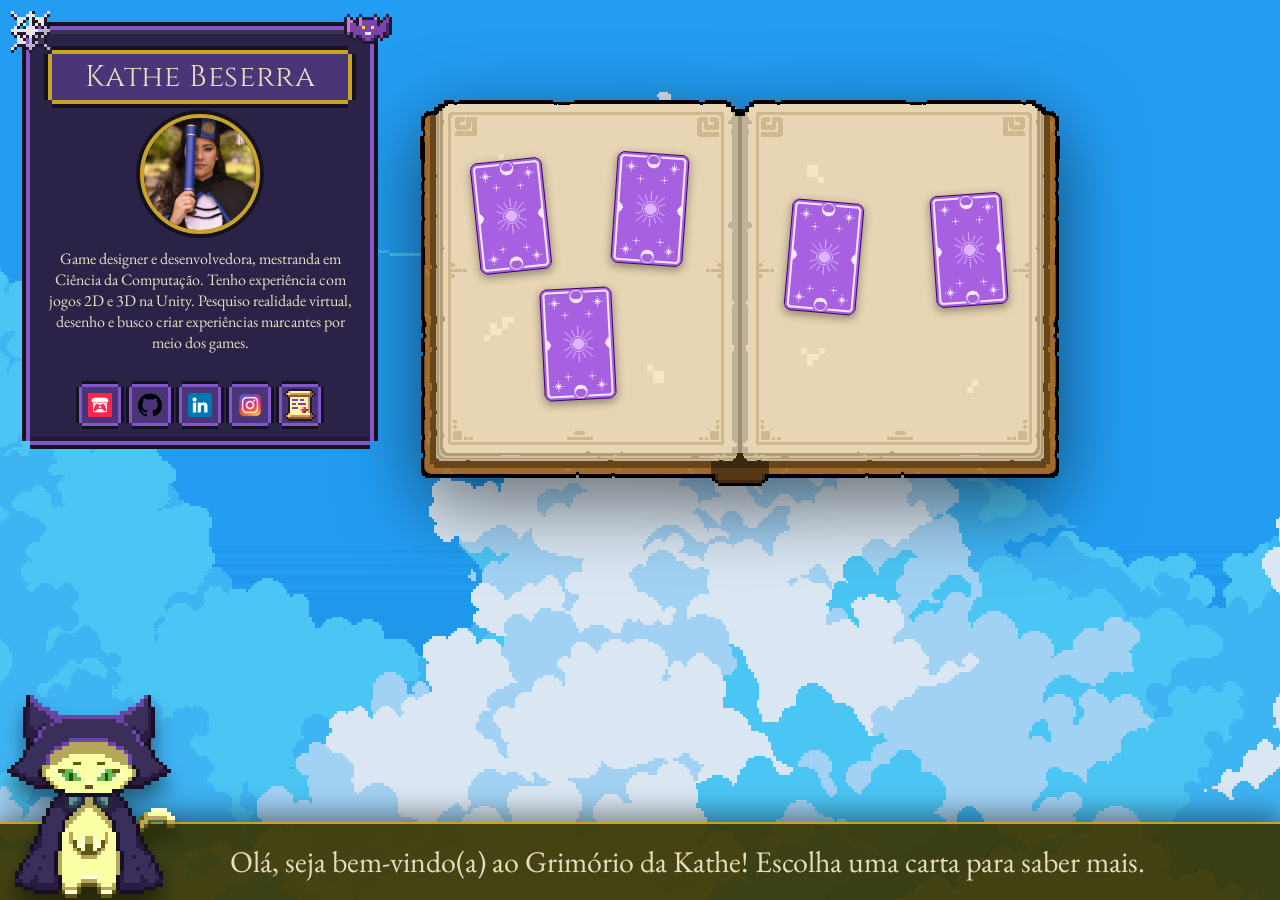
==== index.html @ 11727974 "Novo portfólio" ====
<!DOCTYPE html>
<html lang="pt-BR">
<head>
<meta charset="UTF-8">
<meta name="viewport" content="width=device-width, initial-scale=1.0">
<title>Portfolio — Mesa de Leitura</title>
<link rel="preconnect" href="https://fonts.googleapis.com">
<link rel="preconnect" href="https://fonts.gstatic.com" crossorigin>
<link href="https://fonts.googleapis.com/css2?family=Cinzel:wght@400;600&family=EB+Garamond:ital@0;1&display=swap" rel="stylesheet">
<link rel="stylesheet" href="style.css">
</head>
<body>

<div id="app">

  <!-- ===================== MESA (view principal) ===================== -->
  <section id="table-view" class="view view--active">

    <div class="sky-bg" id="skyBg" aria-hidden="true">
      <div class="sky-bg__layer is-active" style="background-image:url('assets/sky/sky-01.png')"></div>
      <div class="sky-bg__layer" style="background-image:url('assets/sky/sky-02.png')"></div>
      <div class="sky-bg__layer" style="background-image:url('assets/sky/sky-03.png')"></div>
      <div class="sky-bg__layer" style="background-image:url('assets/sky/sky-04.png')"></div>
      <div class="sky-bg__layer" style="background-image:url('assets/sky/sky-05.png')"></div>
      <div class="sky-bg__layer" style="background-image:url('assets/sky/sky-06.png')"></div>
      <div class="sky-bg__layer" style="background-image:url('assets/sky/sky-07.png')"></div>
      <div class="sky-bg__layer" style="background-image:url('assets/sky/sky-08.png')"></div>
    </div>

    <div class="table">

      <!-- Card Sobre mim (canto superior esquerdo): nome, foto, mini texto e link pra página completa -->
      <aside class="about-mini" id="aboutMini">
        <h1 class="title">
          <span class="title__sparkle title__sparkle--1" aria-hidden="true"></span>
          <span class="title__sparkle title__sparkle--2" aria-hidden="true"></span>
          <span class="title__sparkle title__sparkle--3" aria-hidden="true"></span>
          <span id="titleText">Kathe Beserra</span>
        </h1>
        <img class="about-mini__photo" src="assets/portfolio/about/me.jpg" alt="Kathe Beserra">
                Game designer e desenvolvedora, mestranda em Ciência da Computação. Tenho experiência com jogos 2D e 3D na Unity. Pesquiso realidade virtual, desenho e busco criar experiências marcantes por meio dos games.</p>
        <div class="about-mini__links">
          <a class="px-icon" href="https://katheisabelle.itch.io" target="_blank" rel="noopener" aria-label="itch.io"><img src="assets/portfolio/icons/itch.png" alt=""></a>
          <a class="px-icon" href="https://github.com/KatheIsabelle" target="_blank" rel="noopener" aria-label="GitHub"><img src="assets/portfolio/icons/github.png" alt=""></a>
          <a class="px-icon" href="SEU-LINK-AQUI" target="_blank" rel="noopener" aria-label="LinkedIn"><img src="assets/portfolio/icons/linkedin.png" alt=""></a>
          <a class="px-icon" href="https://www.instagram.com/katheisab/" target="_blank" rel="noopener" aria-label="Instagram"><img src="assets/portfolio/icons/instagram.png" alt=""></a>
          <a class="px-icon" href="https://drive.google.com/file/d/1XQMn1mp_J-I52Tkbost6bdA48JsdXqvA/view?usp=sharing" target="_blank" rel="noopener" aria-label="Currículo"><img class="px-icon__pixel" src="assets/halloween/cursed_scroll.png" alt=""></a>
        </div>
      </aside>

      <!-- Grimório: página dupla aberta, com as cartas em slots fixos por cima,
           como um glossário/colecionável (geradas via JS) -->
      <div class="book">
        <img class="book__art" src="assets/book/book-art.png" alt="" aria-hidden="true">

        <div class="cloth" id="cloth">
          <div class="fan" id="fan"></div>
        </div>
      </div>

      <!-- Ações da carta ativa (o texto agora fica no balão do gato) -->
      <div class="info" id="info">
        <div class="info__actions" id="infoActions">
          <button class="px-btn" id="enterBtn"><img src="assets/halloween/spell_book.png" alt=""><span>entrar</span></button>
          <button class="px-btn" id="closeBtn"><img src="assets/halloween/skull.png" alt=""><span>fechar</span></button>
        </div>
      </div>

      <div class="progress">
        <div class="progress__dots" id="progressDots"></div>
        <p class="progress__label" id="progressLabel">0 de 5 cartas descobertas</p>
      </div>

    </div>

    <!-- Familiar grande, aparecendo da cintura pra cima, sobre a faixa de fala fixa no rodapé -->
    <div class="familiar" id="familiar" aria-hidden="true"></div>
    <div class="speech-bar" id="speechBar">
      <p id="bubbleText">psiu...escolha uma carta para saber mais.</p>
    </div>

  </section>

  <!-- ===================== SEÇÃO (conteúdo da carta) ===================== -->
  <section id="section-view" class="view">
    <div class="section__bg" id="sectionBg" aria-hidden="true"></div>
    <div class="section">

      <button class="px-btn px-btn--wide back-btn" id="backBtn">
        <img src="assets/halloween/jack_o_lantern_happy.png" alt="">
        <span>← início do site</span>
      </button>
      <div class="section__header">
        <span class="section__symbol" id="sectionSymbol"></span>
        <div>
          <p class="section__eyebrow" id="sectionEyebrow"></p>
          <h2 class="section__title" id="sectionTitle"></h2>
        </div>
      </div>
      <div class="section__body" id="sectionBody">
        <!-- conteúdo placeholder por carta, preenchido via JS -->
      </div>
    </div>
  </section>

</div>


<!-- visualizador de imagens (lightbox) -->
<div class="lightbox" id="lightbox" hidden>
  <button class="px-btn px-btn--wide px-btn--small lightbox__close" id="lightboxClose">
    <img src="assets/halloween/skull.png" alt="">
    <span>fechar</span>
  </button>
  <button class="lightbox__nav lightbox__nav--prev" id="lightboxPrev" aria-label="anterior">‹</button>
  <figure class="lightbox__figure">
    <img id="lightboxImg" src="" alt="">
    <figcaption id="lightboxCaption"></figcaption>
  </figure>
  <button class="lightbox__nav lightbox__nav--next" id="lightboxNext" aria-label="próxima">›</button>
</div>


<script src="script.js"></script>
</body>
</html>
---- style.css ----
/* ============================================================
   PALETA — troque aqui se quiser ajustar os tons
   ============================================================ */
:root{
  --ink-night: #14121f;
  --ink-night-2: #201c33;
  --ancient-gold: #c9a227;
  --parchment: #e8dcc0;
  --amethyst: #6a4c93;
  --twilight-blue: #2f3e6e;
  --old-rose: #b76e79;

  --px-line: #8257c9;
  --px-dark: #14121f;
  --px-fill: #2b2347;
  --px-fill-2: #4a3578;

  --font-display: 'Cinzel', serif;
  --font-body: 'EB Garamond', serif;
  --font-title: 'Halloweenpixels', 'Cinzel', serif;
}

@font-face{
  font-family: "BetaniaPatmos";
  src: url("assets/fonts/BetaniaPatmos-Regular.ttf") format("truetype");
}


*{ box-sizing: border-box; }

html, body{
  margin: 0;
  height: 100%;
  background: var(--ink-night);
  color: var(--parchment);
  font-family: var(--font-body);
  overflow-x: hidden;
  cursor: url('assets/cursor/cursor-wand.png') 7 10, auto;
}

/* varinha vira mãozinha em tudo que é clicável */
a, button, .fan-card, [role="button"], .title, .familiar{
  cursor: url('assets/cursor/cursor-hand.png') 10 2, pointer;
}

#app{ position: relative; min-height: 100vh; }

.view{
  display: none;
  min-height: 100vh;
}
.view--active{ display: block; }

/* ============================================================
   FUNDO — céu em camadas (pixel art), alterna sozinho entre as
   variações de luz (dia, entardecer, noite...) com crossfade,
   fica na camada mais baixa, atrás do livro, gato e cartas
   ============================================================ */
#table-view{
  position: relative;
  min-height: auto;   /* sobrescreve o min-height:100vh de .view, evita espaço vazio sobrando embaixo */
  background: var(--ink-night-2);
  padding-bottom: 96px; /* espaço reservado pra faixa de fala fixa no rodapé não cobrir o livro */
}
.sky-bg{
  position: fixed;
  inset: 0;
  z-index: 0;
  overflow: hidden;
}
.sky-bg__layer{
  position: absolute;
  inset: 0;
  background-size: cover;
  background-position: center bottom;
  background-repeat: no-repeat;
  image-rendering: pixelated;
  opacity: 0;
  transition: opacity 3s ease-in-out;
}
.sky-bg__layer.is-active{
  opacity: 1;
}

.table{
  position: relative;
  z-index: 1;
  max-width: none;
  margin: 0;
  padding: 100px 100px 20px 300px;
  display: flex;
  flex-direction: column;
  align-items: center;
  text-align: center;
}

/* ============================================================
   TÍTULO — placa roxa flutuante (Royal Violet UI Kit), centralizada
   acima do livro. Sem fingir estar pendurada em nada: flutua com
   um leve balanço vertical e brilho roxo ao redor, como um efeito
   mágico. O brilho dourado/roxo do texto e os sparkles continuam.
   ============================================================ */
.title{
  position: relative;
  width: calc(100% - 8px);
  margin: 4px 4px 0;
  padding: 8px 6px;
  text-align: center;
  background: var(--px-fill-2);
  box-shadow:
    0 -4px 0 0 var(--ancient-gold), 0 4px 0 0 var(--ancient-gold), -4px 0 0 0 var(--ancient-gold), 4px 0 0 0 var(--ancient-gold),
    0 -8px 0 0 var(--px-dark), 0 8px 0 0 var(--px-dark), -8px 0 0 0 var(--px-dark), 8px 0 0 0 var(--px-dark);
}
.title span{
  display: block;
  width: 100%;
  font-family: var(--font-title);
  font-weight: 400;
  font-size: 30px;
  line-height: 1.0;
  letter-spacing: 0.02em;
  text-align: center;
  color: var(--parchment);
  animation: titleGlow 5s ease-in-out infinite;
}
@keyframes titleGlow{
  0%, 100%{
    text-shadow:
      0 0 6px rgba(24, 19, 5, 0.75),
      0 0 16px rgba(201,162,39,0.45),
      0 0 30px rgba(106,76,147,0.3),
      3px 3px 0 rgba(20,18,31,0.9);
  }
  50%{
    text-shadow:
      0 0 12px rgba(183,110,121,0.85),
      0 0 26px rgba(106,76,147,0.75),
      0 0 48px rgba(201,162,39,0.55),
      3px 3px 0 rgba(20,18,31,0.9);
  }
}

.title__sparkle{
  position: absolute;
  background:
    linear-gradient(var(--sparkle-color, var(--ancient-gold)), var(--sparkle-color, var(--ancient-gold))) center / 2px 100% no-repeat,
    linear-gradient(var(--sparkle-color, var(--ancient-gold)), var(--sparkle-color, var(--ancient-gold))) center / 100% 2px no-repeat;
  opacity: 0;
  filter: drop-shadow(0 0 5px var(--sparkle-color, rgba(201,162,39,0.9)));
  animation: sparkleTwinkle 4s ease-in-out infinite;
  pointer-events: none;
}
.title__sparkle--1{ top: -10px;   left: 10%;  width: 12px; height: 12px; --sparkle-color: var(--ancient-gold); animation-delay: 0s; }
.title__sparkle--2{ top: 40%;     right: -10px; width: 10px; height: 10px; --sparkle-color: var(--old-rose);   animation-delay: .8s; }
.title__sparkle--3{ bottom: -10px; left: 30%;  width: 13px; height: 13px; --sparkle-color: var(--amethyst);    animation-delay: 1.6s; }
@keyframes sparkleTwinkle{
  0%, 100%{ opacity: 0; transform: scale(0.3) rotate(0deg); }
  50%{ opacity: 1; transform: scale(1.1) rotate(45deg); }
}

/* ============================================================
   GRIMÓRIO — página dupla aberta (arte única, com moldura/
   ornamentos já desenhados). As cartas ficam em slots fixos
   sobre as páginas, como um glossário/colecionável.
   ============================================================ */
.book{
  position: relative;
  z-index: 1;
  width: min(60vw, 640px);
  aspect-ratio: 1061 / 640;
  margin: 0 auto;
}
.book__art{
  position: absolute;
  inset: 0;
  width: 100%;
  height: 100%;
  image-rendering: pixelated;
  image-rendering: -moz-crisp-edges;
  image-rendering: crisp-edges;
  filter: drop-shadow(0 24px 40px rgba(0,0,0,0.55));
}

/* área "segura" das páginas (sem entrar nos ornamentos de canto) —
   as cartas são posicionadas em % dentro dessa área */
.cloth{
  position: absolute;
  left: 3%;
  right: 3%;
  top: 4%;
  bottom: 9%;
  z-index: 2;
}
.fan{
  position: absolute;
  inset: 0;
}

/* card Sobre mim — canto superior esquerdo da tela */
.about-mini{
  position: fixed;
  top: 30px;
  left: 30px;
  width: 340px;
  z-index: 5;
  display: flex;
  flex-direction: column;
  align-items: center;
  gap: 14px;
  padding: 20px 18px 18px;
  background: var(--px-fill);
  text-align: center;
  box-shadow:
    0 -4px 0 0 var(--px-line), 0 4px 0 0 var(--px-line), -4px 0 0 0 var(--px-line), 4px 0 0 0 var(--px-line),
    0 -8px 0 0 var(--px-dark), 0 8px 0 0 var(--px-dark), -8px 0 0 0 var(--px-dark), 8px 0 0 0 var(--px-dark),
    inset 0 4px 0 0 rgba(255,255,255,0.08), inset 0 -4px 0 0 rgba(0,0,0,0.25);
  transition: opacity .35s ease;
}
.about-mini::before,
.about-mini::after{
  content: "";
  position: absolute;
  width: 48px;
  height: 48px;
  background-repeat: no-repeat;
  background-size: contain;
  image-rendering: pixelated;
  pointer-events: none;
}
.about-mini::before{ top: -22px; left: -22px; background-image: url('assets/halloween/cobweb.png'); }
.about-mini::after{ top: -22px; right: -22px; background-image: url('assets/halloween/bat.png'); }

.about-mini__photo{
  width: 120px;
  height: 120px;
  border-radius: 50%;
  object-fit: cover;
  border: 4px solid var(--ancient-gold);
  box-shadow: 0 0 0 4px var(--px-dark);
}
.about-mini p{
  margin: 0;
  font-size: 15px;
  line-height: 1.55;
  color: var(--parchment);
}
.about-mini__links{
  display: flex;
  gap: 14px;
  justify-content: center;
  margin-top: 6px;
}
.px-icon{
  width: 36px;
  height: 36px;
  display: flex;
  align-items: center;
  justify-content: center;
  background: var(--px-fill-2);
  box-shadow:
    0 -3px 0 0 var(--px-line), 0 3px 0 0 var(--px-line), -3px 0 0 0 var(--px-line), 3px 0 0 0 var(--px-line),
    0 -6px 0 0 var(--px-dark), 0 6px 0 0 var(--px-dark), -6px 0 0 0 var(--px-dark), 6px 0 0 0 var(--px-dark);
  transition: transform .12s steps(2), background .12s;
}
.px-icon img{ width: 24px; height: 24px; object-fit: contain; }
.px-icon__pixel{ width: 32px !important; height: 32px !important; image-rendering: pixelated; }
.px-icon:hover{ background: #6a4c93; transform: translateY(-3px); }
#table-view:has(.fan.has-active) .about-mini{
  opacity: 0.25;
  pointer-events: none;
}

/* ============================================================
   FAMILIAR — grande, próxima da tela, aparecendo da cintura pra
   cima (o "bottom" negativo joga a parte de baixo do sprite pra
   fora da viewport, cortando ela como um personagem de HUD).
   Sobrepõe a faixa de fala fixa no rodapé.
   ============================================================ */
.familiar{
  position: fixed;
  left: -40px;
  bottom: -10px;
  z-index: 46;
  width: 250px;
  height: 250px;
  background-image: url('assets/kitty/witchKitty_curiousIdleBreaker.png');
  background-repeat: no-repeat;
  background-size: 300% 400%;
  image-rendering: pixelated;
  image-rendering: -moz-crisp-edges;
  image-rendering: crisp-edges;
  filter: drop-shadow(0 14px 10px rgba(0,0,0,0.45));
  pointer-events: auto;
}

/* faixa de fala — ocupa toda a largura do rodapé, atrás do gato
   (que fica por cima, sobrepondo a faixa à esquerda) */
.speech-bar{
  position: fixed;
  left: 0;
  right: 0;
  bottom: 0;
  z-index: 40;
  min-height: 78px;
  display: flex;
  align-items: center;
  background: rgba(58, 54, 0, 0.92);
  border-top: 2px solid var(--ancient-gold);
  box-shadow: 0 -10px 24px rgba(0,0,0,0.4);
  padding: 14px 32px 14px 230px;
}
.speech-bar p{
  margin: 0;
  font-size: 30px;
  line-height: 1.4;
  color: var(--parchment);
}

/* ============================================================
   CARTAS EM SLOTS — cada carta fica num ponto fixo da página
   (glossário/colecionável), virada pra baixo. As proporções
   (104x161) seguem exatamente a arte das cartas (73x113).
   Posição de cada slot vem de --sx/--sy (JS, em % da .fan) e
   uma leve inclinação individual de --tilt.
   ============================================================ */
.fan-card{
  position: absolute;
  left: var(--sx, 50%);
  top: var(--sy, 50%);
  width: 72px;
  height: 112px;
  margin: -56px 0 0 -36px;
  transform-origin: 50% 50%;
  transform: rotate(var(--tilt, 0deg));
  transition: transform 0.35s cubic-bezier(0.4, 0.2, 0.2, 1), filter 0.35s ease, opacity 0.35s ease, left 0.45s cubic-bezier(0.4, 0.2, 0.2, 1), top 0.45s cubic-bezier(0.4, 0.2, 0.2, 1), margin 0.45s cubic-bezier(0.4, 0.2, 0.2, 1);
}
.fan-card:hover{
  transform: rotate(var(--tilt, 0deg)) translateY(-10px);
}
.fan-card.is-discovered .fan-card__face--back{
  box-shadow: 0 2px 10px rgba(0,0,0,0.4), 0 0 0 2px rgba(201,162,39,0.6);
}
.fan.has-active .fan-card:not(.is-active){
  opacity: 0.25;
  filter: grayscale(0.5) brightness(0.8);
  pointer-events: none;
}
.fan-card.is-active{
  left: 50%;
  top: 50%;
  width: 190px;
  height: 294px;
  margin: -147px 0 0 -95px;
  transform: rotate(0deg);
  z-index: 20 !important;
}
.fan-card.is-active .fan-card__face{
  box-shadow: 0 0 0 3px var(--ancient-gold), 0 20px 40px rgba(0,0,0,0.6);
}

.fan-card__inner{
  position: relative;
  width: 100%; height: 100%;
  perspective: 900px;
}
.fan-card__inner > *{
  position: absolute;
  inset: 0;
}
.fan-card__face{
  border-radius: 6px;
  backface-visibility: hidden;
  overflow: hidden;
  box-shadow: 0 3px 10px rgba(0,0,0,0.4);
  transition: transform 0.6s cubic-bezier(0.4, 0.2, 0.2, 1), box-shadow 0.3s ease;
  transform-style: preserve-3d;
}
.fan-card__face--back{
  background-image: url('assets/cards/back.png');
  background-size: cover;
  image-rendering: pixelated;
  image-rendering: -moz-crisp-edges;
  image-rendering: crisp-edges;
}
.fan-card__face--front{
  transform: rotateY(180deg);
}
.fan-card.is-flipped .fan-card__face--back{
  transform: rotateY(180deg);
}
.fan-card.is-flipped .fan-card__face--front{
  transform: rotateY(360deg);
}
.fan-card__face--front img{
  width: 100%; height: 100%;
  object-fit: cover;
  display: block;
  image-rendering: pixelated;
  image-rendering: -moz-crisp-edges;
  image-rendering: crisp-edges;
}

/* ============================================================
   INFO DA CARTA ATIVA — overlay fixo, não empurra a página
   (assim "entrar"/"fechar" sempre ficam visíveis sem precisar rolar).
   Painel e botões usam a arte do Royal Violet UI Kit, pra combinar
   com a placa do título.
   ============================================================ */
.info{
  position: fixed;
  top: 200px;
  right: 40px;
  z-index: 50;
  opacity: 0;
  transform: translateX(20px);
  pointer-events: none;
  transition: opacity 0.35s ease, transform 0.35s ease;
}
.info.is-visible{
  opacity: 1;
  transform: translateX(0);
  pointer-events: auto;
}
.info__actions{
  display: flex;
  flex-direction: column;
  gap: 26px;
}
.px-btn{
  -webkit-appearance: none;
  appearance: none;
  border: none;
  outline: none;
  width: 92px;
  padding: 10px 6px 8px;
  display: flex;
  flex-direction: column;
  align-items: center;
  gap: 6px;
  background: var(--px-fill-2);
  color: #ffffff;
  font-family: var(--font-title);
  font-size: 15px;
  letter-spacing: 0.04em;
  text-transform: uppercase;
  text-shadow: 0 1px 2px rgba(20,18,31,0.85);
  box-shadow:
    0 -4px 0 0 var(--px-line), 0 4px 0 0 var(--px-line), -4px 0 0 0 var(--px-line), 4px 0 0 0 var(--px-line),
    0 -8px 0 0 var(--px-dark), 0 8px 0 0 var(--px-dark), -8px 0 0 0 var(--px-dark), 8px 0 0 0 var(--px-dark);
  transition: transform .12s steps(2), background .12s;
}
.px-btn img{ width: 48px; height: 48px; image-rendering: pixelated; }
.px-btn:hover{ background: #6a4c93; transform: translateY(-3px); }
.px-btn:active{ transform: translateY(2px); }

.btn{
  -webkit-appearance: none;
  appearance: none;
  outline: none;
  font-family: var(--font-title);
  font-size: 16px;
  letter-spacing: 0.03em;
  text-transform: uppercase;
  padding: 13px 28px;
  border: none;
  background-color: transparent;
  background-image: url('assets/ui/button-normal.png');
  background-size: 100% 100%;
  background-repeat: no-repeat;
  color: #ffffff;                              /* branco puro: ~5:1 de contraste sobre o roxo do botão (parchment dava só ~3.3:1) */
  text-shadow: 0 1px 2px rgba(20,18,31,0.85);   /* mantém legível nas partes mais claras do degradê do botão */
  transition: background-image 0.15s ease, transform 0.15s ease;
}
.btn:focus{ outline: none; }
.btn:hover{ background-image: url('assets/ui/button-hover.png'); transform: translateY(-1px); }
.btn:active{ background-image: url('assets/ui/button-pressed.png'); transform: translateY(0); }

.btn--ghost{
  background-image: url('assets/ui/button-pressed.png');
  opacity: 0.8;
}
.btn--ghost:hover{ background-image: url('assets/ui/button-hover.png'); opacity: 1; }

/* ============================================================
   PROGRESSO
   ============================================================ */
.progress{
  margin-top: 14px;
}
.progress__dots{
  display: flex;
  gap: 8px;
  justify-content: center;
  margin-bottom: 8px;
}
.progress__dot{
  display: none;
  width: 8px; height: 8px;
  border-radius: 50%;
  background: rgba(232,220,192,0.25);
}
.progress__dot.is-done{
  background: var(--ancient-gold);
}
.progress__label{
  display: none;
  font-size: 12px;
  color: rgba(232,220,192,0.45);
  margin: 0;
}

/* ============================================================
   VIEW DE SEÇÃO
   ============================================================ */
#section-view{
  position: relative;
  background: var(--ink-night-2);
}

/* padrão de círculos de invocação ladrilhado atrás do conteúdo da
   página — toca a animação de abertura uma vez (JS troca os frames)
   e depois fica parado no círculo já formado */
.section__bg{
  position: absolute;
  inset: 0;
  z-index: 0;
  background-repeat: repeat;
  background-size: 110px 110px;
  opacity: 0.3;
  pointer-events: none;
}

.section{
  position: relative;
  z-index: 1;
  max-width: 640px;
  margin: 0 auto;
  padding: 40px 24px 80px;
}
.back-btn{ margin-bottom: 32px; }

/* dois "banners" sólidos que separam o texto do padrão ladrilhado
   atrás: um pro cabeçalho (símbolo + título), outro pro corpo do
   texto — em vez de um fundo corrido, ficam como dois cartões */
.section__header{
  display: flex;
  align-items: center;
  gap: 18px;
  margin-bottom: 20px;
  padding: 20px 24px;
  background: rgba(20,18,31,0.85);
  border: 1px solid rgba(232,220,192,0.12);
  border-radius: 14px;
  box-shadow: 0 10px 26px rgba(0,0,0,0.4);
}
.section__symbol{
  width: 48px;
  height: 74px;
  flex-shrink: 0;
  border-radius: 4px;
  overflow: hidden;
  box-shadow: 0 2px 8px rgba(0,0,0,0.35);
}
.section__symbol img{
  width: 100%;
  height: 100%;
  object-fit: cover;
  image-rendering: pixelated;
  image-rendering: -moz-crisp-edges;
  image-rendering: crisp-edges;
}
.section__eyebrow{
  font-size: 12px;
  letter-spacing: 0.08em;
  text-transform: uppercase;
  color: var(--old-rose);
  margin: 0 0 4px;
}
.section__title{
  font-family: var(--font-display);
  font-size: 26px;
  font-weight: 600;
  margin: 0;
  color: var(--parchment);
}
.section__body{
  font-size: 17px;
  line-height: 1.7;
  color: rgba(0, 0, 0, 0.85);
  background: rgba(214, 230, 245, 0.85);
  border: 1px solid rgba(232,220,192,0.12);
  border-radius: 14px;
  padding: 24px 28px 32px;
  box-shadow: 0 10px 26px rgba(0,0,0,0.4);
}
.section__body p{ margin: 0 0 16px; }
.section__body a{ color: var(--ancient-gold); }
.section__body a:hover{ color: #e0b93a; }
.section__body h3{
  font-family: var(--font-display);
  font-size: 16px;
  letter-spacing: 0.04em;
  color: var(--old-rose);
  text-transform: uppercase;
  margin: 28px 0 12px;
}
.section__body h3:first-child{ margin-top: 0; }

/* destaques coloridos no texto corrido — trilha de trajetória
   (áreas de atuação, projetos, instituições) */
.hl{ font-weight: 600; }
.hl--gold{ color: var(--ancient-gold); }
.hl--rose{ color: var(--old-rose); }
.hl--violet{ color: #b39ddb; }

/* ============================================================
   CONTEÚDO REAL — sobre mim (skills), arte (galeria),
   jogos, publicações, CV/contato
   ============================================================ */

/* sobre mim: chips de tecnologias */
.skills-row{
  display: flex;
  flex-wrap: wrap;
  gap: 12px;
  margin: 0 0 20px;
}

.tech-icon{
  width: 18px;
  height: 18px;
  display: inline-block;
  vertical-align: -3px;
  margin: 0 2px;
  object-fit: contain;
}

.skills-row img{
  width: 34px;
  height: 34px;
  object-fit: contain;
  padding: 6px;
  background: rgba(232,220,192,0.06);
  border: 1px solid rgba(232,220,192,0.15);
  border-radius: 8px;
}

.about-links{
  display: flex;
  gap: 14px;
  justify-content: center;
}

.about-links .icon-btn{
  width: 44px;
  height: 44px;
  border-radius: 50%;
  display: flex;
  align-items: center;
  justify-content: center;
  background: rgba(232,220,192,0.08);
  border: 1px solid rgba(232,220,192,0.18);
  transition: transform .15s ease, background .15s ease;
}

.about-links .icon-btn:hover{
  transform: translateY(-2px);
  background: rgba(232,220,192,0.16);
}

.about-links .icon-btn img{
  width: 24px;
  height: 24px;
  object-fit: contain;
}

/* galeria de arte */
.gallery{
  display: grid;
  grid-template-columns: repeat(2, 1fr);
  gap: 14px;
  margin: 0 0 8px;
}
.gallery__item{
  margin: 0;
  background: rgba(0,0,0,0.2);
  border: 1px solid rgba(232,220,192,0.12);
  border-radius: 6px;
  overflow: hidden;
}
.gallery__item img{
  width: 100%;
  height: 150px;
  object-fit: cover;
  display: block;
}
.gallery__item figcaption{
  font-size: 15px;
  color: rgba(85, 0, 85, 0.6);
  padding: 8px 10px;
}

/* jogos (estilos base do vídeo, reaproveitados nas fichas) */
.game__video{
  position: relative;
  padding-bottom: 56.25%;
  height: 0;
  overflow: hidden;
  border-radius: 6px;
  margin-bottom: 10px;
}
.game__video iframe{
  position: absolute;
  inset: 0;
  width: 100%;
  height: 100%;
  border: 0;
}

/* CV / contato */
.contact-links{
  display: flex;
  flex-wrap: wrap;
  gap: 10px;
  margin: 4px 0 24px;
}
.contact-form{
  display: flex;
  flex-direction: column;
  gap: 10px;
  margin-top: 8px;
}
.contact-form input,
.contact-form textarea{
  font-family: var(--font-body);
  font-size: 15px;
  padding: 10px 12px;
  border-radius: 6px;
  border: 1px solid rgba(232,220,192,0.25);
  background: rgba(232,220,192,0.05);
  color: var(--parchment);
}
.contact-form textarea{ resize: vertical; }
.contact-form ::placeholder{ color: rgba(232,220,192,0.4); }
.contact-form button{ align-self: flex-start; }

/* fade simples entre views */
.view{ animation: none; }
.view--active{ animation: fadeIn 0.35s ease; }
@keyframes fadeIn{
  from{ opacity: 0; }
  to{ opacity: 1; }
}

@media (max-width: 480px){
  .title{ width: 88vw; max-width: 260px; height: 88px; margin: 6px auto 10px; padding: 0 16px; }
  .title span{ font-size: 22px; }
  .book{ width: 96vw; margin-top: 4px; }
  .fan-card{ width: 78px; height: 121px; margin: -60.5px 0 0 -39px; }
  .fan-card.is-active{
    width: 146px; height: 226px; margin: -113px 0 0 -73px;
    transform: rotate(0deg);
  }
  .info{ padding: 10px 16px 14px; right: 12px; }

  .familiar{ left: 8px; bottom: -70px; width: 220px; height: 220px; background-size: 660px 880px; }
  .speech-bar{ padding: 10px 16px 10px 150px; min-height: 64px; }
  .speech-bar p{ font-size: 14px; }

  .gallery{ grid-template-columns: 1fr; }
  .gallery__item img{ height: 190px; }
}


/* ============================================================
   GALERIA DE JOGOS — grade de tiles + fichas
   ============================================================ */
.games-grid{
  display:grid;
  grid-template-columns:repeat(auto-fill,128px);
  justify-content:center;
  gap:28px 32px;
  padding:6px;
}
.games-grid[hidden],.game-sheet[hidden]{display:none}

.game-tile{
  position:relative;
  width:128px;
  display:flex;flex-direction:column;align-items:center;gap:8px;
  padding:0;background:none;border:0;cursor:pointer;
  text-decoration:none;color:#f3e9ff;font:inherit;
  transition:transform .15s;
}
.game-tile:hover{transform:translateY(-4px)}
.game-tile__cover{
  width:128px;height:128px;display:block;
  image-rendering:pixelated;
  box-shadow:0 6px 0 0 var(--px-dark);
}
.game-tile:hover .game-tile__cover{filter:brightness(1.15)}
.game-tile__title{
  font-size:18px;line-height:1.1;text-align:center;color:#470055;
}
.game-tile__meta{font-size:15px;color:#665700}

/* selo "WIP" (em desenvolvimento) */
.game-tile__wip{
  position:absolute;top:-8px;right:-8px;z-index:2;
  padding:3px 8px;
  background:#f2c94c;color:#14121f;
  font-size:13px;font-weight:bold;letter-spacing:.5px;
  box-shadow:0 0 0 3px #14121f,0 4px 0 3px #8257c9;
  transform:rotate(6deg);
}

/* ficha do jogo */
.game-sheet__top{
  display:grid;
  grid-template-columns:1.2fr 1fr;
  gap:22px;
  align-items:stretch;          /* as duas colunas têm a mesma altura */
}

.game-sheet .game__video{
  position:relative;
  width:100%;
  height:100%;
  min-height:260px;
  aspect-ratio:auto;
  background:#000;
  box-shadow:0 0 0 4px var(--px-line), 0 8px 0 4px var(--px-dark);
}
.game-sheet .game__video iframe{
  position:absolute;
  inset:0;
  width:100%;
  height:100%;
  border:0;
}

.chips{list-style:none;margin:0;padding:0;display:grid;gap:8px}
.chips li{
  display:flex;align-items:center;flex-wrap:wrap;gap:4px 8px;
  padding:6px 10px;line-height:1.3;
  background:#e3d6ff;              /* fundo lilás claro */
  color:#2b2347;                   /* texto escuro */
  box-shadow:0 0 0 3px #8257c9;    /* contorno lilás escuro */
}
.chips img,.sheet-h img{width:32px;height:32px;image-rendering:pixelated;flex:none}
.chips b{color:#6a45b0;font-weight:normal;margin-right:4px}
.sheet-h{display:flex;align-items:center;gap:8px;margin:22px 0 8px}

.role-chips span{
  display:inline-block;margin:0 8px 8px 0;padding:4px 10px;
  background:#e3d6ff;
  color:#2b2347;
  box-shadow:0 0 0 3px #8257c9;
}
.sheet-list{padding-left:20px;line-height:1.5}

.mini-list{list-style:none;margin:0;padding:0;display:grid;gap:14px}
.mini-list li{
  display:flex;gap:14px;align-items:center;
  padding:8px;background:#e3d6ff;color:#2b2347;box-shadow:0 0 0 3px #8257c9;
}
.mini-list img{
  width:140px;height:96px;object-fit:cover;flex:none;
  box-shadow:0 0 0 3px #4a3578;
}
.mini-list b{display:block;color:#6a45b0}
.mini-list span{display:block;line-height:1.35}

.sheet-shots{display:grid;grid-template-columns:repeat(auto-fit,minmax(240px,1fr));gap:16px;margin:16px 0}
.sheet-shots figure{margin:0}
.sheet-shots img{
  width:100%;display:block;
  box-shadow:0 0 0 3px #8257c9,0 6px 0 3px #14121f;
}
.sheet-shots figcaption{margin-top:10px;font-size:14px;text-align:center}
@media(max-width:700px){
  .game-sheet__top{grid-template-columns:1fr}
  .mini-list li{flex-direction:column;align-items:flex-start}
  .mini-list img{width:100%;height:auto;aspect-ratio:16/9}
}


/* ===== botões pixel retangulares (voltar) ===== */

/* "início do site" (topo da seção) */
.px-btn.px-btn--wide{
  width:auto;
  min-width:210px;
  flex-direction:row;
  justify-content:center;
  gap:10px;
  padding:6px 18px 6px 12px;
  white-space:nowrap;
  font-size:16px;
  cursor:pointer;
}
.px-btn.px-btn--wide img{width:32px;height:32px}

/* "todos os jogos" (dentro da ficha) */
.px-btn.px-btn--wide.px-btn--small{
  min-width:190px;
  padding:5px 16px 5px 10px;
  font-size:14px;
  margin:6px 0 18px;
  background:#6a45b0;
}
.px-btn.px-btn--wide.px-btn--small img{width:24px;height:24px}
.px-btn.px-btn--wide.px-btn--small:hover{background:#8257c9}


/* ============================================================
   PUBLICAÇÕES ACADÊMICAS — cartões com capa, evento e logos
   ============================================================ */
.pub-grid{display:grid;gap:22px;margin-top:18px}

.pub-card{
  display:grid;
  grid-template-columns:170px 1fr;
  gap:14px 20px;
  align-items:start;
  padding:14px 16px 18px;
  background:#e3d6ff;
  color:#2b2347;
  box-shadow:0 0 0 3px #8257c9,0 7px 0 3px #14121f;
}

/* cabeçalho: nome do evento à esquerda, logos à direita */
.pub-card__head{
  grid-column:1 / -1;
  display:flex;
  align-items:center;
  justify-content:space-between;
  flex-wrap:wrap;
  gap:10px 16px;
  padding-bottom:10px;
  border-bottom:3px solid #8257c9;
}
.pub-card__head h4{margin:0;font-size:22px;color:#4a3578}

/* logos (UFPel, CAPES, CNPq) */
.pub-card .pub-card__logos{
  display:flex;
  align-items:center;
  gap:10px;
  margin:0;
  padding:5px 10px;
  background:#ffffff;
  box-shadow:0 0 0 2px #8257c9;
}
.pub-card .pub-card__logos img{
  height:28px;          /* tamanho padrão dos logos: mude aqui */
  max-height:28px;
  width:auto;
  max-width:90px;
  aspect-ratio:auto;
  object-fit:contain;
  display:block;
  box-shadow:none;
}
.pub-card .pub-card__logos img[alt="UFPel"]{height:48px;max-height:48px}

/* capa maior, ocupa a coluna inteira */
.pub-card__cover{display:block}
.pub-card__cover img{
  width:100%;
  aspect-ratio:3/4;
  object-fit:cover;
  display:block;
  background:#14121f;
  box-shadow:0 0 0 3px #4a3578;
  transition:transform .15s;
}
.pub-card__cover:hover img{transform:translateY(-3px)}

/* texto */
.pub-card__tag{
  display:inline-block;
  margin-bottom:8px;
  padding:2px 8px;
  background:#f2c94c;
  color:#14121f;
  font-size:13px;
  font-weight:bold;
  box-shadow:0 0 0 2px #14121f;
}
.pub-card__tag--award{background:#5fd38d}

.pub-card__tag--qualis{background:#e6527e}  

.pub-card__title{margin:0 0 6px;font-style:italic;line-height:1.35;font-size:18px}
.pub-card__authors{margin:0 0 8px;font-size:14px;color:#6a45b0;line-height:1.35}
.pub-card__desc{margin:0 0 12px;font-size:15px;line-height:1.45;opacity:.9}

/* botão pixel "ler publicação" */
.pub-card .pub-card__btn{
  display:inline-flex;
  width:fit-content;
  margin:8px 0 0;
  text-decoration:none;
  color:#ffffff;
}

@media(max-width:560px){
  .pub-card{grid-template-columns:1fr}
  .pub-card__cover img{max-width:180px}
}

/* ===== LIGHTBOX ===== */
.gallery__item img,
.sheet-shots img{cursor:zoom-in}
.gallery__item img{transition:transform .15s, filter .15s}
.gallery__item img:hover{filter:brightness(1.12)}

.lightbox{
  position:fixed;
  inset:0;
  z-index:200;
  display:flex;
  align-items:center;
  justify-content:center;
  gap:16px;
  padding:56px 16px 24px;
  background:rgba(12,10,20,.92);
}
.lightbox[hidden]{display:none}

.lightbox__figure{
  margin:0;
  display:flex;
  flex-direction:column;
  align-items:center;
  max-width:calc(100vw - 160px);
}
.lightbox__figure img{
  max-width:100%;
  max-height:calc(100vh - 150px);
  width:auto;height:auto;
  object-fit:contain;                       /* mostra a imagem inteira */
  background:#14121f;
  box-shadow:0 0 0 4px #8257c9,0 10px 0 4px #14121f;
}
.lightbox__figure figcaption{
  margin-top:20px;
  color:#e3d6ff;
  font-size:16px;
  text-align:center;
}

.lightbox__close{
  position:absolute;
  top:14px;
  right:18px;
  margin:0;
}

.lightbox__nav{
  width:48px;height:64px;flex:none;
  border:0;
  font-size:38px;line-height:1;
  color:#fff;
  background:#4a3578;
  box-shadow:0 0 0 3px #8257c9,0 5px 0 3px #14121f;
  cursor:pointer;
  transition:background .12s;
}
.lightbox__nav:hover{background:#6a45b0}

@media(max-width:560px){
  .lightbox{padding:60px 8px 16px;gap:6px}
  .lightbox__figure{max-width:calc(100vw - 110px)}
  .lightbox__nav{width:36px;height:52px;font-size:28px}
}

.section__body h3.art-title{
  color:#4a3578;          /* roxo escuro: troque pela cor que quiser */
  font-size:20px;
  text-transform:none;    /* tira as maiúsculas, se preferir */
  letter-spacing:.02em;
}

.about-mini .about-mini__now{
  font-size:13px;
  line-height:1.4;
  padding:6px 8px;
  color:#2b2347;
  background:#e3d6ff;
  box-shadow:0 0 0 2px #8257c9;
}

/* selo WIP nos desenhos da galeria */
.gallery__item{position:relative}
.gallery__item .game-tile__wip{
  top:8px;
  right:8px;
  pointer-events:none;     /* o clique passa para a imagem e abre o lightbox */
}

/* ícone do programa na legenda */
.gallery__item figcaption{
  display:flex;
  align-items:center;
  justify-content:space-between;
  gap:8px;
}
.gallery__item .cap-icon{
  width:22px;
  height:22px;
  height:auto;
  max-height:22px;
  object-fit:contain;
  flex:none;
  cursor:default;
}

/* vídeo de processo na galeria de ilustração */
/* card do vídeo: contorno envolve vídeo + legenda */
.art-video{
  max-width:560px;
  margin:0 auto 26px;
  background:transparent;                     /* era #e3d6ff: agora usa o fundo da página */
  box-shadow:0 0 0 4px var(--px-line), 0 8px 0 4px var(--px-dark);
}
.art-video__frame{
  position:relative;
  width:100%;
  aspect-ratio:16/9;
  background:#350042;
  border-bottom:4px solid var(--px-line);   /* linha que separa vídeo e legenda */
}
.art-video__frame iframe{
  position:absolute;
  inset:0;
  width:100%;
  height:100%;
  border:0;
}
.art-video figcaption{
  display:flex;
  align-items:center;
  justify-content:space-between;
  gap:6px;
  margin:0;
  padding:5px 10px;                            /* era 10px 14px: legenda mais baixa */
  font-size:17px;
  line-height:1.2;
  color:#2b2347;
}


.art-video--vertical .art-video__frame{
  aspect-ratio:9/16;
  max-width:250px;
  margin:0 auto;
}

/* ícone do programa nas legendas (galeria e vídeo) */
.cap-icon{
  width:22px;
  height:22px;
  max-width:22px;
  max-height:22px;
  object-fit:contain;
  flex:none;
  cursor:default;
}
.art-video figcaption{
  display:flex;
  align-items:center;
  justify-content:space-between;
  gap:8px;
  margin-top:18px;
  font-size:14px;
}

/* ===== CELULAR / TELAS PEQUENAS ===== */
@media (max-width: 900px){
  .table{ padding: 16px 14px 120px; }

  /* ---- Sobre mim: compacto, foto à esquerda e texto à direita ---- */
  .about-mini{
    position: relative;
    top: auto; left: auto;
    width: calc(100% - 16px);
    max-width: 420px;
    margin: 14px auto 26px;
    padding: 14px 12px 12px;
    display: grid;
    grid-template-columns: 72px 1fr;
    gap: 10px 12px;
    align-items: center;
    text-align: left;
  }
  .about-mini .title{
    grid-column: 1 / -1;
    width: 100%; max-width: none; height: auto;
    margin: 0; padding: 6px 10px;
  }
  .about-mini .title span{ font-size: 18px; }
  .about-mini__photo{ width: 72px; height: 72px; border-width: 3px; }
  .about-mini p{ font-size: 12.5px; line-height: 1.45; }
  .about-mini__links{ grid-column: 1 / -1; gap: 12px; margin-top: 2px; }
  .about-mini::before,
  .about-mini::after{ width: 32px; height: 32px; top: -16px; }
  .about-mini::before{ left: -12px; }
  .about-mini::after{ right: -12px; }

  /* ---- Livro e cartas: tamanhos proporcionais à largura da tela ---- */
  .book{ width: 94vw; }
  .fan-card{
    width: 11.5vw; height: 17.8vw;
    margin: -8.9vw 0 0 -5.75vw;
  }
  .fan-card.is-active{
    width: 44vw; height: 68vw;
    margin: -34vw 0 0 -22vw;
  }

  /* ---- Entrar / Fechar: horizontais, acima da faixa de fala ---- */
  .info{
    top: auto; right: auto;
    left: 50%; bottom: 96px;
    padding: 0;
    transform: translateX(-50%) translateY(14px);
  }
  .info.is-visible{ transform: translateX(-50%); }
  .info__actions{ flex-direction: row; gap: 22px; }
  .px-btn{ width: 78px; }
  .px-btn img{ width: 36px; height: 36px; }

  /* ---- Gata: o background-size TEM que ser 300% 400% ---- */
  .familiar{
    width: 150px; height: 150px;
    left: -22px; bottom: -6px;
    background-size: 300% 400%;
  }
  .speech-bar{ min-height: 64px; padding: 10px 14px 10px 122px; }
  .speech-bar p{ font-size: 14px; line-height: 1.3; }

  /* ---- Páginas internas ---- */
  .px-btn.px-btn--wide{ min-width: 0; width: auto; }
  .gallery{ grid-template-columns: 1fr; }
}
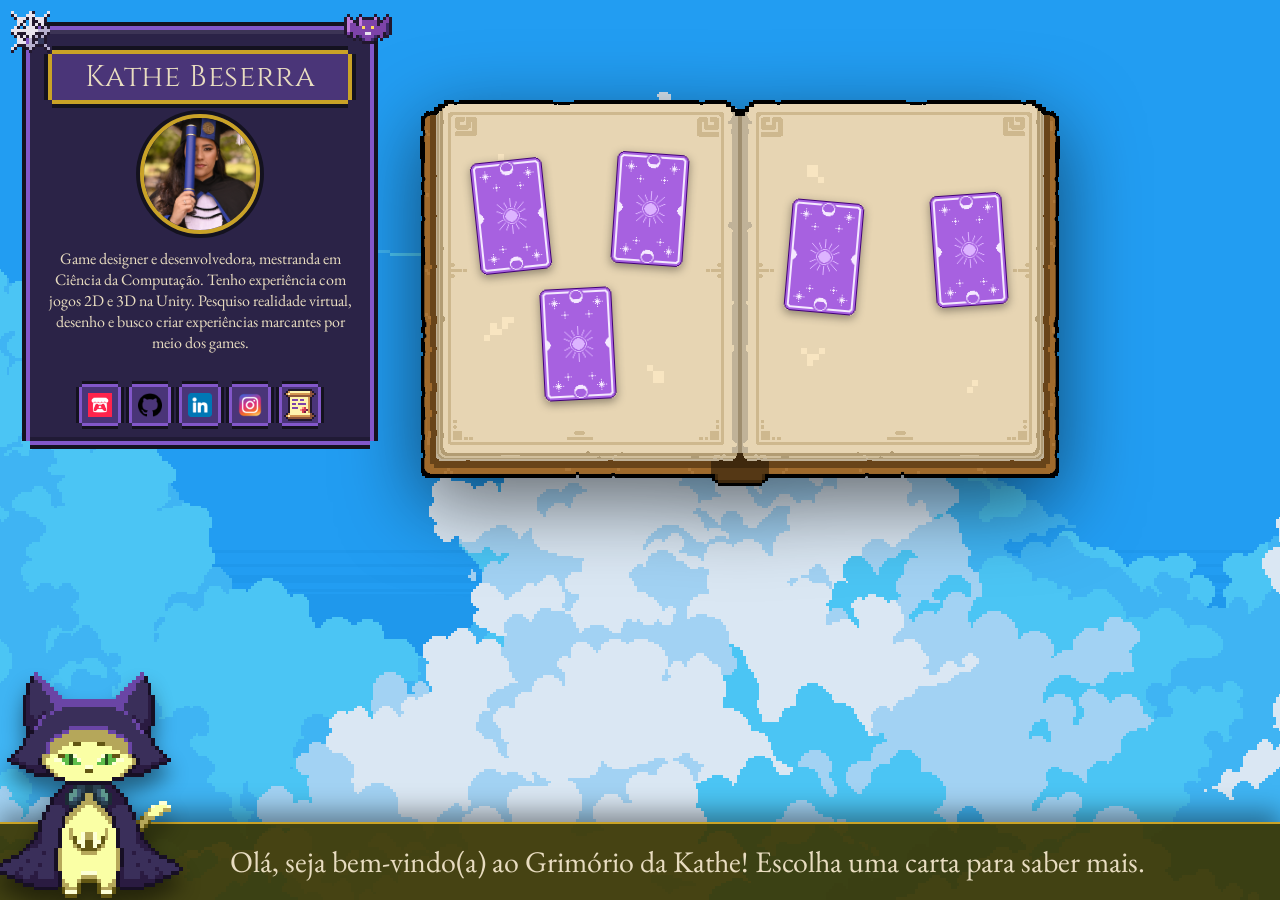
==== commit 2434ecd7: "mudando titulo aba" ====
--- a/index.html
+++ b/index.html
@@ -3,7 +3,7 @@
 <head>
 <meta charset="UTF-8">
 <meta name="viewport" content="width=device-width, initial-scale=1.0">
-<title>Portfolio — Mesa de Leitura</title>
+<title>Kathe Beserra -- Portfolio</title>
 <link rel="preconnect" href="https://fonts.googleapis.com">
 <link rel="preconnect" href="https://fonts.gstatic.com" crossorigin>
 <link href="https://fonts.googleapis.com/css2?family=Cinzel:wght@400;600&family=EB+Garamond:ital@0;1&display=swap" rel="stylesheet">
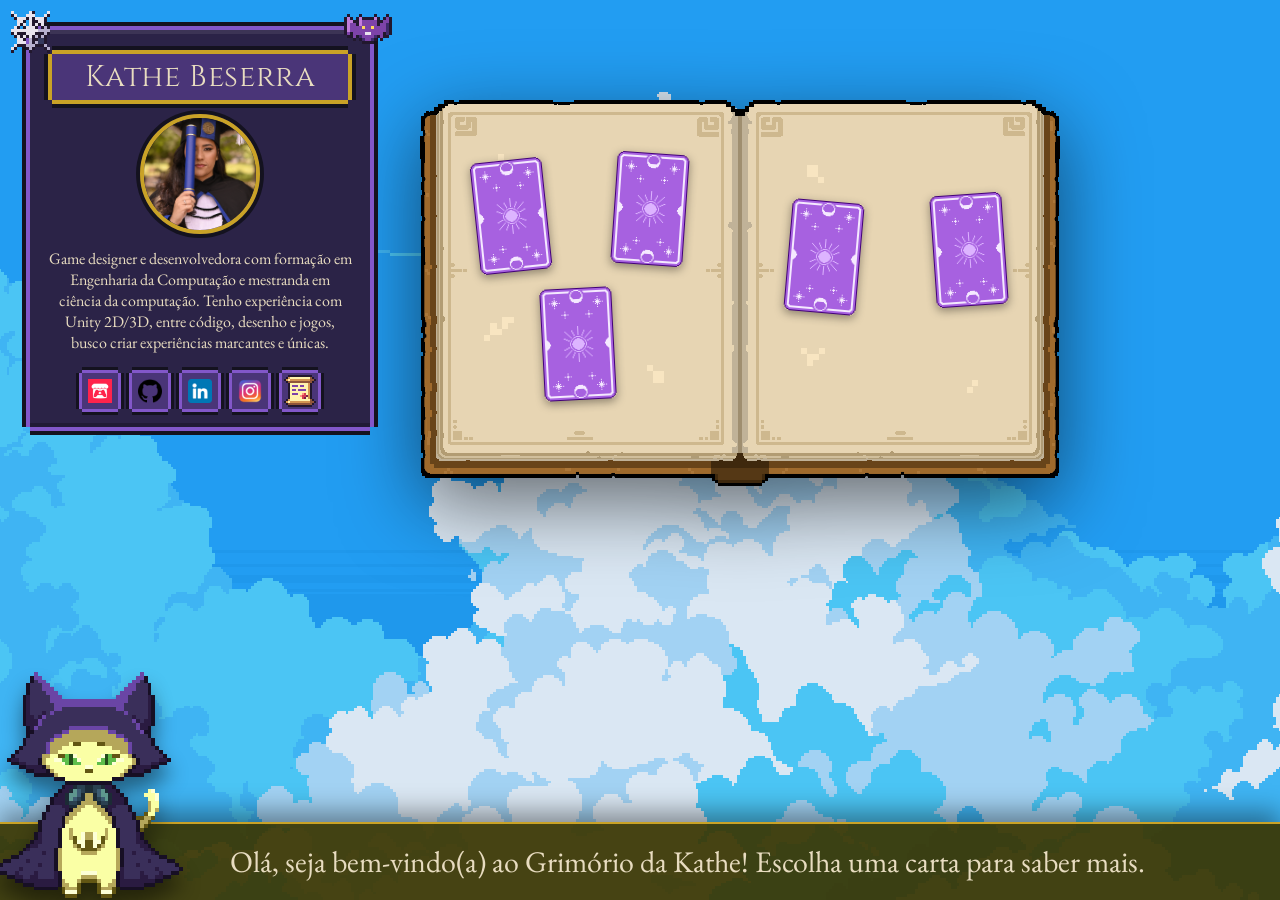
==== commit 5c32eeca: "fix erro imgs, alteracao sobre" ====
--- a/index.html
+++ b/index.html
@@ -38,7 +38,9 @@
           <span id="titleText">Kathe Beserra</span>
         </h1>
         <img class="about-mini__photo" src="assets/portfolio/about/me.jpg" alt="Kathe Beserra">
-                Game designer e desenvolvedora, mestranda em Ciência da Computação. Tenho experiência com jogos 2D e 3D na Unity. Pesquiso realidade virtual, desenho e busco criar experiências marcantes por meio dos games.</p>
+                Game designer e desenvolvedora com formação em Engenharia da Computação e mestranda
+                em ciência da computação. Tenho experiência com Unity 2D/3D, entre código, desenho
+                e jogos, busco criar experiências marcantes e únicas. 
         <div class="about-mini__links">
           <a class="px-icon" href="https://katheisabelle.itch.io" target="_blank" rel="noopener" aria-label="itch.io"><img src="assets/portfolio/icons/itch.png" alt=""></a>
           <a class="px-icon" href="https://github.com/KatheIsabelle" target="_blank" rel="noopener" aria-label="GitHub"><img src="assets/portfolio/icons/github.png" alt=""></a>
--- a/style.css
+++ b/style.css
@@ -9,6 +9,10 @@
   --amethyst: #6a4c93;
   --twilight-blue: #2f3e6e;
   --old-rose: #b76e79;
+  --coral: #E47E73;
+  --orange: #DC925A;
+  --cyan: #48B9C4;
+  --blue: #579BD8;
 
   --px-line: #8257c9;
   --px-dark: #14121f;
@@ -610,6 +614,9 @@
    (áreas de atuação, projetos, instituições) */
 .hl{ font-weight: 600; }
 .hl--gold{ color: var(--ancient-gold); }
+.hl--cyan{color: var(--cyan)}
+.hl--blue{color: var(--blue)}
+.hl--orange{color: var(--orange)}
 .hl--rose{ color: var(--old-rose); }
 .hl--violet{ color: #b39ddb; }
 
@@ -1244,4 +1251,60 @@
   /* ---- Páginas internas ---- */
   .px-btn.px-btn--wide{ min-width: 0; width: auto; }
   .gallery{ grid-template-columns: 1fr; }
+}
+
+a.hl--gold { color: var(--ancient-gold); }
+a.hl--cyan { color: var(--cyan); }
+a.hl--blue { color: var(--blue); }
+a.hl--orange { color: var(--orange); }
+a.hl--rose { color: var(--old-rose); }
+a.hl--violet { color: #b39ddb; }
+
+.about-links-box{
+  position: relative;
+  margin: 32px 10px 8px;
+  padding: 18px 14px 16px;
+  text-align: center;
+  background: var(--px-fill);
+  box-shadow:
+    0 -4px 0 0 var(--px-line), 0 4px 0 0 var(--px-line), -4px 0 0 0 var(--px-line), 4px 0 0 0 var(--px-line),
+    0 -8px 0 0 var(--px-dark), 0 8px 0 0 var(--px-dark), -8px 0 0 0 var(--px-dark), 8px 0 0 0 var(--px-dark),
+    inset 0 4px 0 0 rgba(255,255,255,0.08), inset 0 -4px 0 0 rgba(0,0,0,0.25);
+}
+.about-links-box::before,
+.about-links-box::after{
+  content: "";
+  position: absolute;
+  top: -18px;
+  width: 36px;
+  height: 36px;
+  background-repeat: no-repeat;
+  background-size: contain;
+  image-rendering: pixelated;
+  pointer-events: none;
+}
+.about-links-box::before{ left: -16px; background-image: url('assets/halloween/cobweb.png'); }
+.about-links-box::after{ right: -16px; background-image: url('assets/halloween/candelabra.png'); }
+
+.about-links-box__title{
+  margin: 0;
+  font-family: var(--font-title);
+  font-size: 18px;
+  letter-spacing: 0.06em;
+  text-transform: uppercase;
+  color: var(--ancient-gold);
+  text-shadow: 0 2px 0 var(--px-dark);
+}
+.about-links-box__sub{
+  margin: 4px 0 14px;
+  font-size: 14px;
+  color: var(--parchment);
+  opacity: 0.85;
+}
+.about-links-box .about-links{
+  display: flex;
+  flex-wrap: wrap;
+  gap: 14px;
+  justify-content: center;
+  margin: 0;
 }
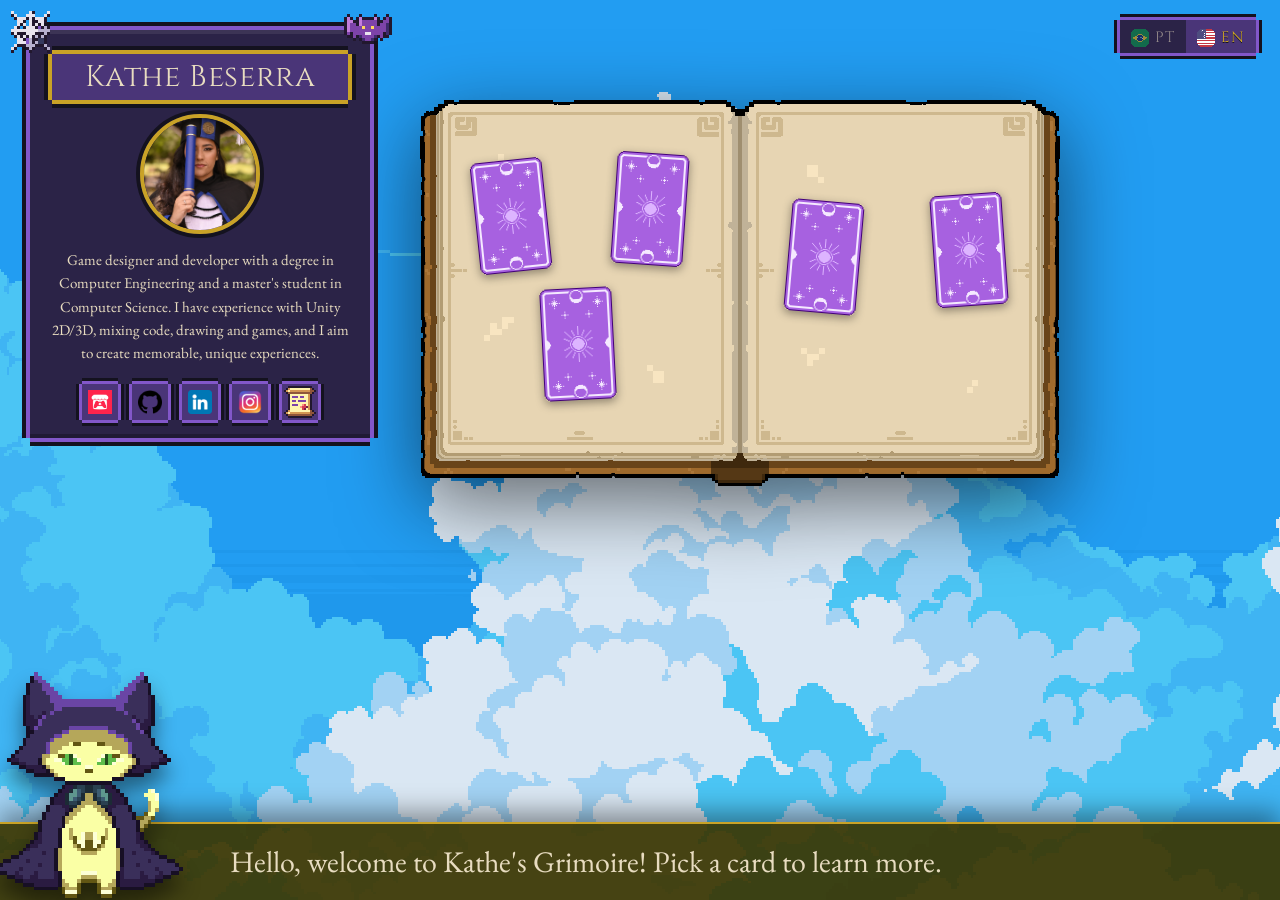
==== commit 6d039ada: "inclusao botão para troca de textos, PT e EN" ====
--- a/index.html
+++ b/index.html
@@ -12,6 +12,13 @@
 <body>
 
 <div id="app">
+
+  <!-- botão de idioma PT | EN (fixo, aparece em todas as telas) -->
+  <button class="lang-toggle" id="langToggle" type="button" aria-label="Switch language to English">
+  <span class="lang-toggle__opt" data-lang="pt"><img src="assets/portfolio/icons/brasil.png" alt="">PT</span>
+  <span class="lang-toggle__opt" data-lang="en"><img src="assets/portfolio/icons/estados-unidos.png" alt="">EN</span>
+  </button>
+
 
   <!-- ===================== MESA (view principal) ===================== -->
   <section id="table-view" class="view view--active">
@@ -38,15 +45,15 @@
           <span id="titleText">Kathe Beserra</span>
         </h1>
         <img class="about-mini__photo" src="assets/portfolio/about/me.jpg" alt="Kathe Beserra">
-                Game designer e desenvolvedora com formação em Engenharia da Computação e mestranda
+        <p data-i18n="aboutMini">Game designer e desenvolvedora com formação em Engenharia da Computação e mestranda
                 em ciência da computação. Tenho experiência com Unity 2D/3D, entre código, desenho
-                e jogos, busco criar experiências marcantes e únicas. 
+                e jogos, busco criar experiências marcantes e únicas.</p>
         <div class="about-mini__links">
           <a class="px-icon" href="https://katheisabelle.itch.io" target="_blank" rel="noopener" aria-label="itch.io"><img src="assets/portfolio/icons/itch.png" alt=""></a>
           <a class="px-icon" href="https://github.com/KatheIsabelle" target="_blank" rel="noopener" aria-label="GitHub"><img src="assets/portfolio/icons/github.png" alt=""></a>
-          <a class="px-icon" href="SEU-LINK-AQUI" target="_blank" rel="noopener" aria-label="LinkedIn"><img src="assets/portfolio/icons/linkedin.png" alt=""></a>
+          <a class="px-icon" href="https://www.linkedin.com/in/kathe-beserra-6a70a3194/" target="_blank" rel="noopener" aria-label="LinkedIn"><img src="assets/portfolio/icons/linkedin.png" alt=""></a>
           <a class="px-icon" href="https://www.instagram.com/katheisab/" target="_blank" rel="noopener" aria-label="Instagram"><img src="assets/portfolio/icons/instagram.png" alt=""></a>
-          <a class="px-icon" href="https://drive.google.com/file/d/1XQMn1mp_J-I52Tkbost6bdA48JsdXqvA/view?usp=sharing" target="_blank" rel="noopener" aria-label="Currículo"><img class="px-icon__pixel" src="assets/halloween/cursed_scroll.png" alt=""></a>
+          <a class="px-icon" href="https://drive.google.com/file/d/1XQMn1mp_J-I52Tkbost6bdA48JsdXqvA/view?usp=sharing" target="_blank" rel="noopener" aria-label="Currículo" data-i18n-aria="resume"><img class="px-icon__pixel" src="assets/halloween/cursed_scroll.png" alt=""></a>
         </div>
       </aside>
 
@@ -63,8 +70,8 @@
       <!-- Ações da carta ativa (o texto agora fica no balão do gato) -->
       <div class="info" id="info">
         <div class="info__actions" id="infoActions">
-          <button class="px-btn" id="enterBtn"><img src="assets/halloween/spell_book.png" alt=""><span>entrar</span></button>
-          <button class="px-btn" id="closeBtn"><img src="assets/halloween/skull.png" alt=""><span>fechar</span></button>
+          <button class="px-btn" id="enterBtn"><img src="assets/halloween/spell_book.png" alt=""><span data-i18n="enter">entrar</span></button>
+          <button class="px-btn" id="closeBtn"><img src="assets/halloween/skull.png" alt=""><span data-i18n="close">fechar</span></button>
         </div>
       </div>
 
@@ -90,7 +97,7 @@
 
       <button class="px-btn px-btn--wide back-btn" id="backBtn">
         <img src="assets/halloween/jack_o_lantern_happy.png" alt="">
-        <span>← início do site</span>
+        <span data-i18n="back">← início do site</span>
       </button>
       <div class="section__header">
         <span class="section__symbol" id="sectionSymbol"></span>
@@ -112,17 +119,18 @@
 <div class="lightbox" id="lightbox" hidden>
   <button class="px-btn px-btn--wide px-btn--small lightbox__close" id="lightboxClose">
     <img src="assets/halloween/skull.png" alt="">
-    <span>fechar</span>
+    <span data-i18n="close">fechar</span>
   </button>
-  <button class="lightbox__nav lightbox__nav--prev" id="lightboxPrev" aria-label="anterior">‹</button>
+  <button class="lightbox__nav lightbox__nav--prev" id="lightboxPrev" aria-label="anterior" data-i18n-aria="prev">‹</button>
   <figure class="lightbox__figure">
     <img id="lightboxImg" src="" alt="">
     <figcaption id="lightboxCaption"></figcaption>
   </figure>
-  <button class="lightbox__nav lightbox__nav--next" id="lightboxNext" aria-label="próxima">›</button>
+  <button class="lightbox__nav lightbox__nav--next" id="lightboxNext" aria-label="próxima" data-i18n-aria="next">›</button>
 </div>
 
 
+<script src="i18n.js"></script>
 <script src="script.js"></script>
 </body>
 </html>
--- a/style.css
+++ b/style.css
@@ -1307,4 +1307,59 @@
   gap: 14px;
   justify-content: center;
   margin: 0;
+}
+
+/* ===== BOTÃO DE IDIOMA PT | EN (fixo no canto superior direito) ===== */
+.lang-toggle{
+  -webkit-appearance: none;
+  appearance: none;
+  position: fixed;
+  top: 20px;
+  right: 24px;
+  z-index: 80;
+  display: flex;
+  padding: 0;
+  border: none;
+  outline: none;
+  cursor: pointer;
+  background: var(--px-fill);
+  font-family: var(--font-title);
+  font-size: 15px;
+  letter-spacing: 0.06em;
+  box-shadow:
+    0 -3px 0 0 var(--px-line), 0 3px 0 0 var(--px-line), -3px 0 0 0 var(--px-line), 3px 0 0 0 var(--px-line),
+    0 -6px 0 0 var(--px-dark), 0 6px 0 0 var(--px-dark), -6px 0 0 0 var(--px-dark), 6px 0 0 0 var(--px-dark);
+  transition: transform .12s steps(2);
+}
+.lang-toggle:hover{ transform: translateY(-2px); }
+.lang-toggle:active{ transform: translateY(1px); }
+.lang-toggle__opt{
+  padding: 7px 11px 5px;
+  color: var(--parchment);
+  opacity: 0.55;
+}
+.lang-toggle__opt.is-active{
+  background: var(--px-fill-2);
+  color: var(--ancient-gold);
+  opacity: 1;
+  text-shadow: 0 1px 0 var(--px-dark);
+}
+
+@media (max-width: 900px){
+  .lang-toggle{ top: 12px; right: 14px; font-size: 13px; }
+  .lang-toggle__opt{ padding: 6px 9px 4px; }
+  /* abre espaço no topo pro botão de idioma não cobrir o card Sobre mim */
+  .about-mini{ margin-top: 44px; }
+}
+
+.lang-toggle__opt{
+  display: flex;
+  align-items: center;
+  gap: 6px;
+}
+.lang-toggle__opt img{
+  width: 18px;
+  height: 18px;
+  object-fit: contain;
+  image-rendering: pixelated;
 }
